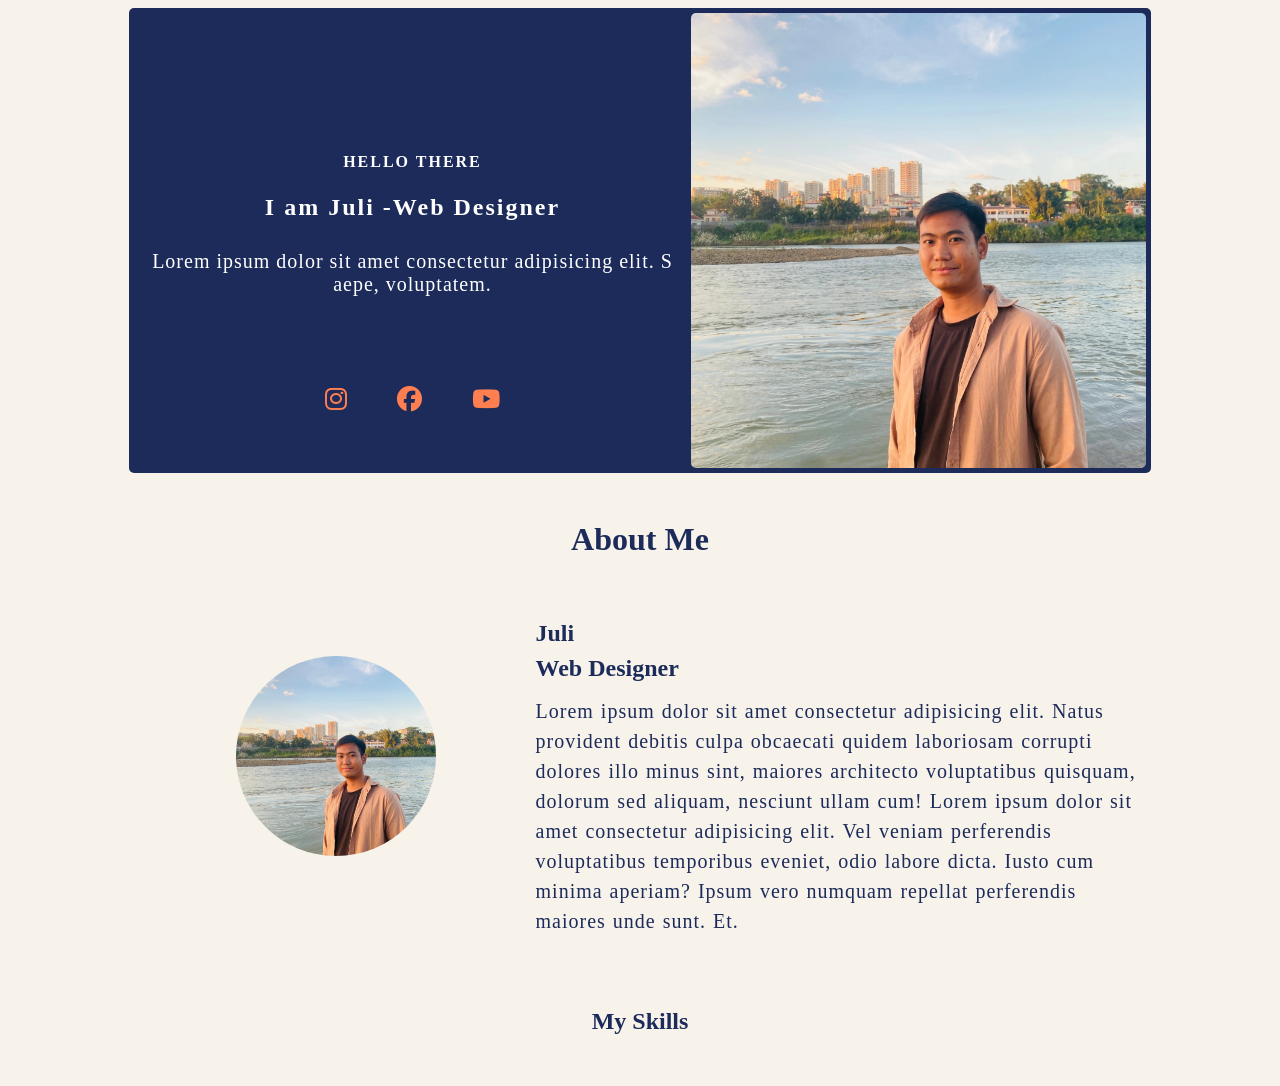
==== CSS_lesson/Final-Project.html @ ac30299a "update" ====
<!doctype html>
<html lang="en">
  <head>
    <meta charset="UTF-8" />
    <meta name="viewport" content="width=device-width, initial-scale=1.0" />
    <title>Document</title>
    <style>
      body {
        background-color: #f7f2ea;
      }
      .intro {
        width: 80%;
        max-width: 1200px;
        min-width: 600px;
        height: 30%;
        max-height: 600px;
        min-width: 200px;
        display: flex;
        padding: 5px;
        margin: auto;
        background-color: #1c2b5a;
        color: white;
        border-radius: 5px;
      }
      .intro img {
        width: 45%;
        height: 100%;
        flex-direction: column;
        border-radius: 5px;
      }
      .text {
        display: flex;
        justify-content: center;
        flex-direction: column;
        align-items: center;
      }
      .text h1,
      h4 {
        letter-spacing: 2px;
        line-height: 5px;
      }
      .text p {
        font-size: 20px;
        text-align: center;
        letter-spacing: 1px;
      }
      .links {
        display: flex;
        flex-direction: row;
        gap: 50px;
        transform: translateY(70px);
      }
      .links a {
        color: coral;
        font-size: 25px;
        text-decoration: none;
        transition: 0.3s;
      }
      a:hover {
        color: coral;
      }
      #headings {
        text-align: center;
        line-height: 10vh;
        color: #1c2b5a;
      }
      .about-part {
        display: flex;
        gap: 100px;
        width: 80%;
        margin: auto;
      }
      .about-text {
        flex-direction: column;
        color: #1c2b5a;
      }
      .about-text h1,
      h2 {
        line-height: 15px;
      }
      .about-part p {
        font-size: 20px;
        line-height: 30px;
        word-break: keep-all;
        word-spacing: 1px;
        letter-spacing: 1px;
      }
      #round-photo {
        width: 200px;
        height: 200px;
        border-radius: 50%;
        object-fit: cover;
        margin-left: 10%;
        margin-top: 5%;
        flex-direction: column;
      }
    </style>
    <link
      rel="stylesheet"
      href="https://cdnjs.cloudflare.com/ajax/libs/font-awesome/6.7.2/css/all.min.css"
    />
  </head>
  <body>
    <section class="intro">
      <div class="text">
        <h4>HELLO THERE</h4>
        <h1>I am Juli -Web Designer</h1>
        <p>
          Lorem ipsum dolor sit amet consectetur adipisicing elit. S aepe,
          voluptatem.
        </p>
        <div class="links">
          <a href="https://www.instagram.com/" target="_blank">
            <i class="fa-brands fa-instagram"></i>
          </a>

          <a href="https://www.facebook.com/" target="_blank">
            <i class="fa-brands fa-facebook"></i>
          </a>

          <a href="https://www.youtube.com/" target="_blank">
            <i class="fa-brands fa-youtube"></i>
          </a>
        </div>
      </div>
      <img src="../Photos/pmp.jpg" alt="" />
    </section>
    <h1 id="headings">About Me</h1>
    <section class="about-part">
      <img id="round-photo" src="../Photos/pmp.jpg" alt="" />
      <div class="about-text">
        <h1>Juli</h1>
        <h2>Web Designer</h2>
        <p>
          Lorem ipsum dolor sit amet consectetur adipisicing elit. Natus
          provident debitis culpa obcaecati quidem laboriosam corrupti dolores
          illo minus sint, maiores architecto voluptatibus quisquam, dolorum sed
          aliquam, nesciunt ullam cum! Lorem ipsum dolor sit amet consectetur
          adipisicing elit. Vel veniam perferendis voluptatibus temporibus
          eveniet, odio labore dicta. Iusto cum minima aperiam? Ipsum vero
          numquam repellat perferendis maiores unde sunt. Et.
        </p>
      </div>
    </section>
    <section>
      <h1 id="headings">My Skills</h1>
    </section>
  </body>
</html>
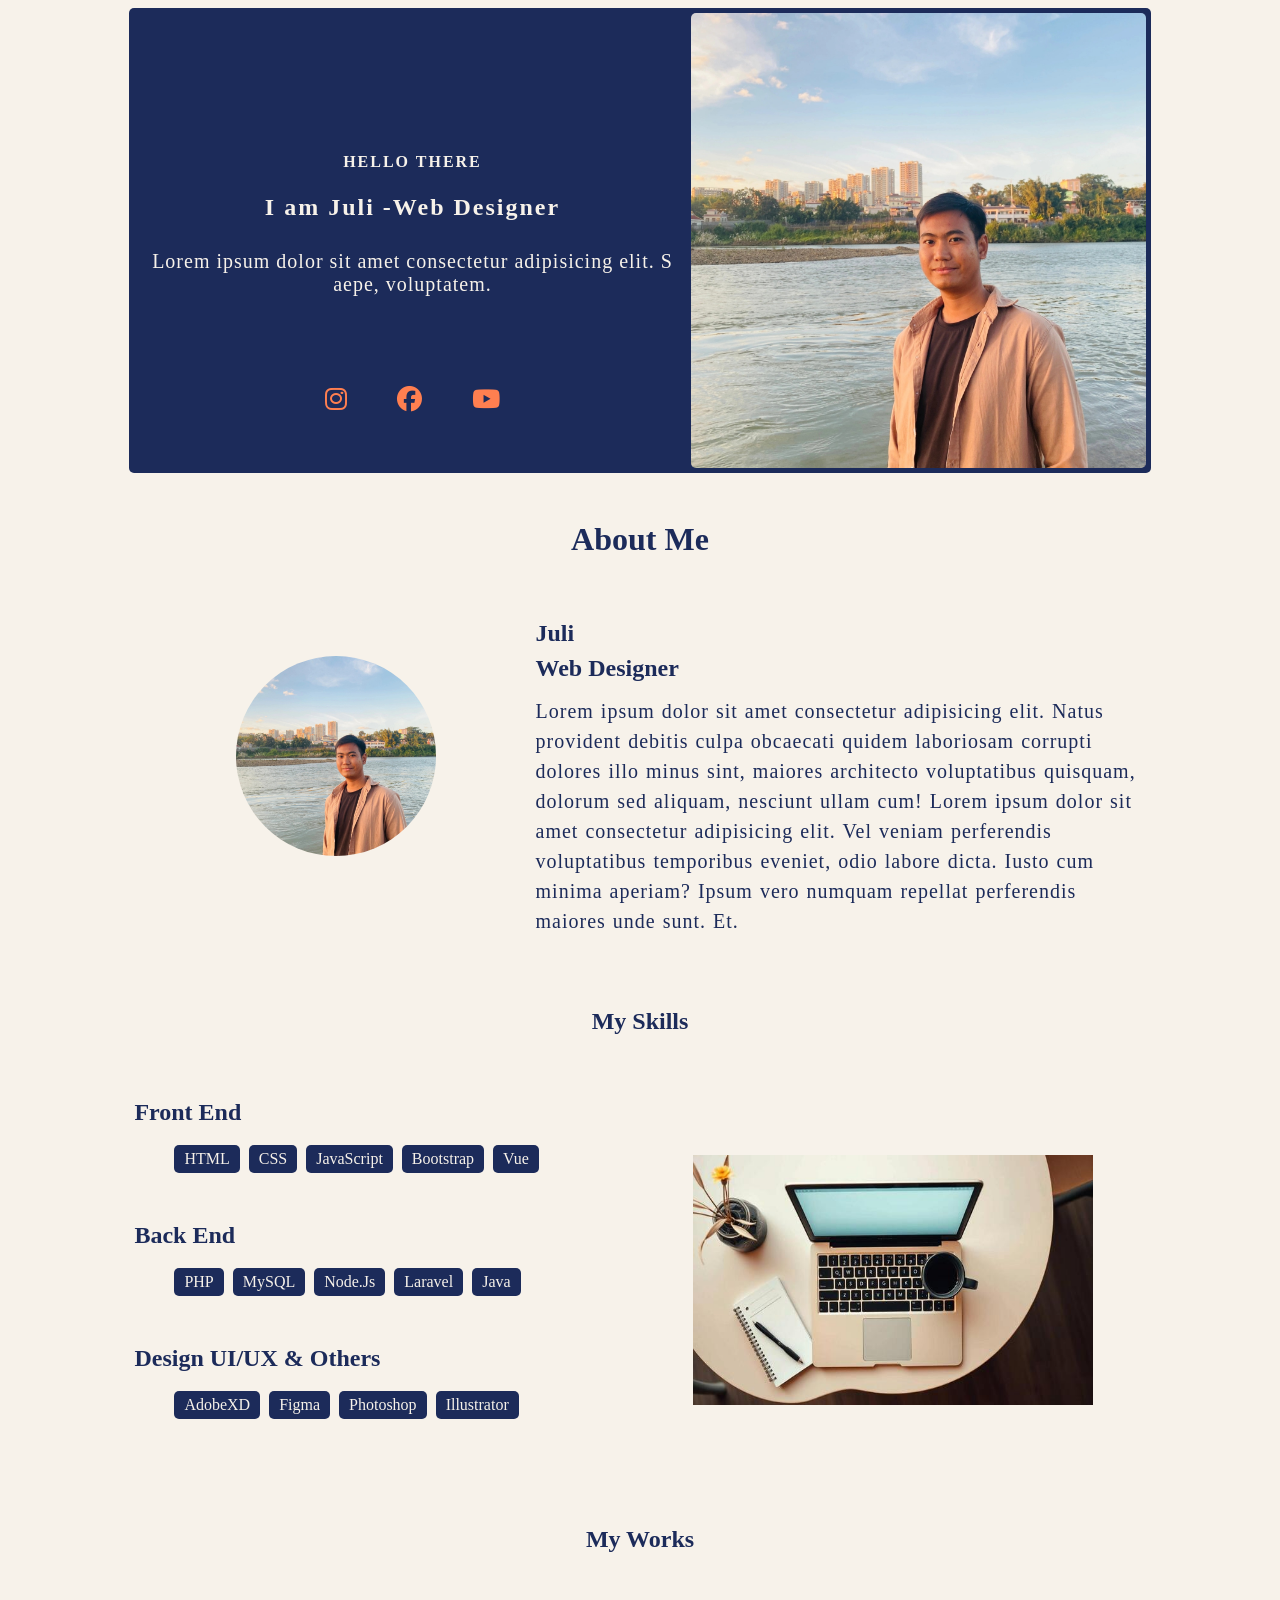
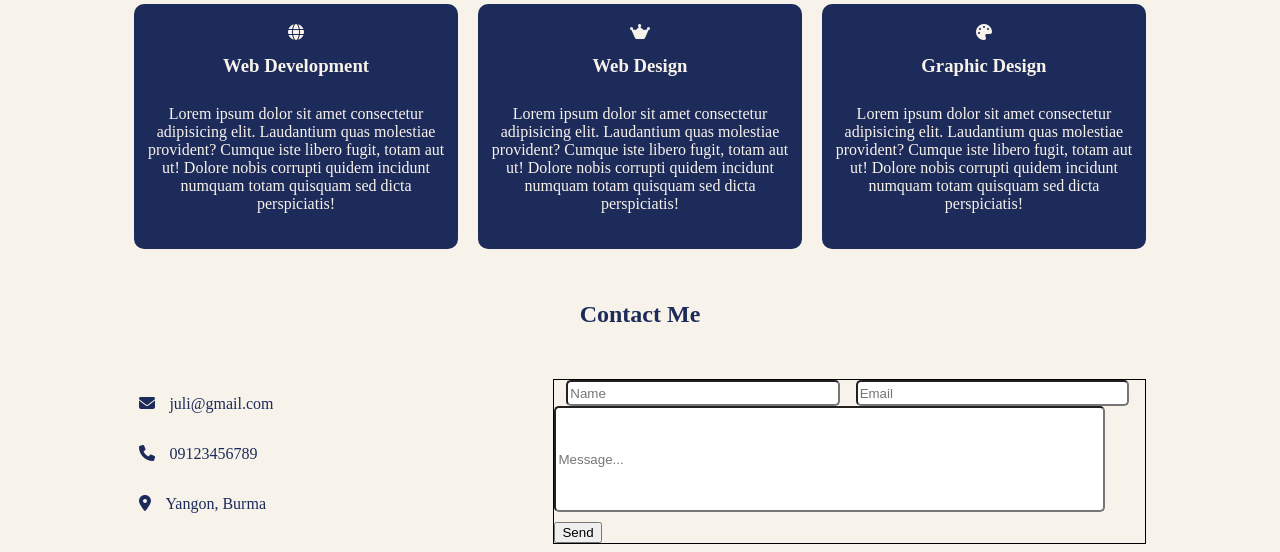
==== commit 52da5737: "Updated" ====
--- a/CSS_lesson/Final-Project.html
+++ b/CSS_lesson/Final-Project.html
@@ -19,7 +19,7 @@
         padding: 5px;
         margin: auto;
         background-color: #1c2b5a;
-        color: white;
+        color: #f7f2ea;
         border-radius: 5px;
       }
       .intro img {
@@ -57,7 +57,7 @@
         transition: 0.3s;
       }
       a:hover {
-        color: coral;
+        color: #f7f2ea;
       }
       #headings {
         text-align: center;
@@ -93,6 +93,78 @@
         margin-left: 10%;
         margin-top: 5%;
         flex-direction: column;
+      }
+      .skill-content {
+        display: flex;
+        margin: 0 10% 0 10%;
+      }
+      .skill-content > div {
+        flex-basis: 50%;
+      }
+      .skill-text ul {
+        list-style-type: none;
+        margin-bottom: 50px;
+      }
+      .skill-text h2 {
+        color: #1c2b5a;
+      }
+      .skill-text ul li {
+        margin: 5px 5px 5px 0;
+        background-color: #1c2b5a;
+        color: #f7f2ea;
+        border-radius: 5px;
+        display: inline-block;
+        padding: 5px 10px;
+      }
+      .skill-photo {
+        display: flex;
+        justify-content: center;
+        align-items: center;
+      }
+      .skill-photo img {
+        width: 400px;
+        height: 250px;
+      }
+      .card-container {
+        display: flex;
+        justify-content: space-between;
+        margin: 0 10%;
+      }
+      #card {
+        display: flex;
+        flex-direction: column;
+        flex-basis: 30%;
+        border-radius: 10px;
+        padding: 20px 10px;
+        text-align: center;
+        background-color: #1c2b5a;
+        color: #f7f2ea;
+      }
+      #card h3 {
+        line-height: 10px;
+      }
+      #contact-icon,
+      .contact-info {
+        display: inline-block;
+        padding: 0 5px;
+        color: #1c2b5a;
+      }
+      .form-container {
+        border: 1px solid black;
+        display: inline-block;
+      }
+      #name,
+      #email {
+        width: 45%;
+        height: 20px;
+        margin-left: 2%;
+        border-radius: 5px;
+      }
+      #message {
+        width: 92%;
+        height: 100px;
+        border-radius: 5px;
+        margin-bottom: 10px;
       }
     </style>
     <link
@@ -142,8 +214,102 @@
         </p>
       </div>
     </section>
+    <section class="skill-section">
+      <h1 id="headings">My Skills</h1>
+      <div class="skill-content">
+        <div class="skill-text">
+          <h2>Front End</h2>
+          <ul>
+            <li>HTML</li>
+            <li>CSS</li>
+            <li>JavaScript</li>
+            <li>Bootstrap</li>
+            <li>Vue</li>
+          </ul>
+          <h2>Back End</h2>
+          <ul>
+            <li>PHP</li>
+            <li>MySQL</li>
+            <li>Node.Js</li>
+            <li>Laravel</li>
+            <li>Java</li>
+          </ul>
+          <h2>Design UI/UX & Others</h2>
+          <ul>
+            <li>AdobeXD</li>
+            <li>Figma</li>
+            <li>Photoshop</li>
+            <li>Illustrator</li>
+          </ul>
+        </div>
+        <div class="skill-photo">
+          <img src="../Photos/writer.jpg" alt="" />
+        </div>
+      </div>
+    </section>
     <section>
-      <h1 id="headings">My Skills</h1>
+      <h1 id="headings">My Works</h1>
+      <div class="card-container">
+        <div id="card">
+          <div><i class="fa-solid fa-globe"></i></div>
+          <h3>Web Development</h3>
+          <p>
+            Lorem ipsum dolor sit amet consectetur adipisicing elit. Laudantium
+            quas molestiae provident? Cumque iste libero fugit, totam aut ut!
+            Dolore nobis corrupti quidem incidunt numquam totam quisquam sed
+            dicta perspiciatis!
+          </p>
+        </div>
+        <div id="card">
+          <div><i class="fa-solid fa-web-awesome"></i></div>
+          <h3>Web Design</h3>
+          <p>
+            Lorem ipsum dolor sit amet consectetur adipisicing elit. Laudantium
+            quas molestiae provident? Cumque iste libero fugit, totam aut ut!
+            Dolore nobis corrupti quidem incidunt numquam totam quisquam sed
+            dicta perspiciatis!
+          </p>
+        </div>
+        <div id="card">
+          <div><i class="fa-solid fa-palette"></i></div>
+          <h3>Graphic Design</h3>
+          <p>
+            Lorem ipsum dolor sit amet consectetur adipisicing elit. Laudantium
+            quas molestiae provident? Cumque iste libero fugit, totam aut ut!
+            Dolore nobis corrupti quidem incidunt numquam totam quisquam sed
+            dicta perspiciatis!
+          </p>
+        </div>
+      </div>
+    </section>
+    <section>
+      <h1 id="headings">Contact Me</h1>
+      <div class="card-container">
+        <div>
+          <div>
+            <div id="contact-icon"><i class="fa-solid fa-envelope"></i></div>
+            <p class="contact-info">juli@gmail.com</p>
+          </div>
+          <div>
+            <div id="contact-icon"><i class="fa-solid fa-phone"></i></div>
+            <p class="contact-info">09123456789</p>
+          </div>
+          <div>
+            <div id="contact-icon">
+              <i class="fa-solid fa-location-dot"></i>
+            </div>
+            <p class="contact-info">Yangon, Burma</p>
+          </div>
+        </div>
+        <div class="form-container">
+          <form>
+            <input type="text" id="name" placeholder="Name" required />
+            <input type="email" id="email" placeholder="Email" required />
+            <input type="textarea" id="message" placeholder="Message..." />
+            <button id="send">Send</button>
+          </form>
+        </div>
+      </div>
     </section>
   </body>
 </html>
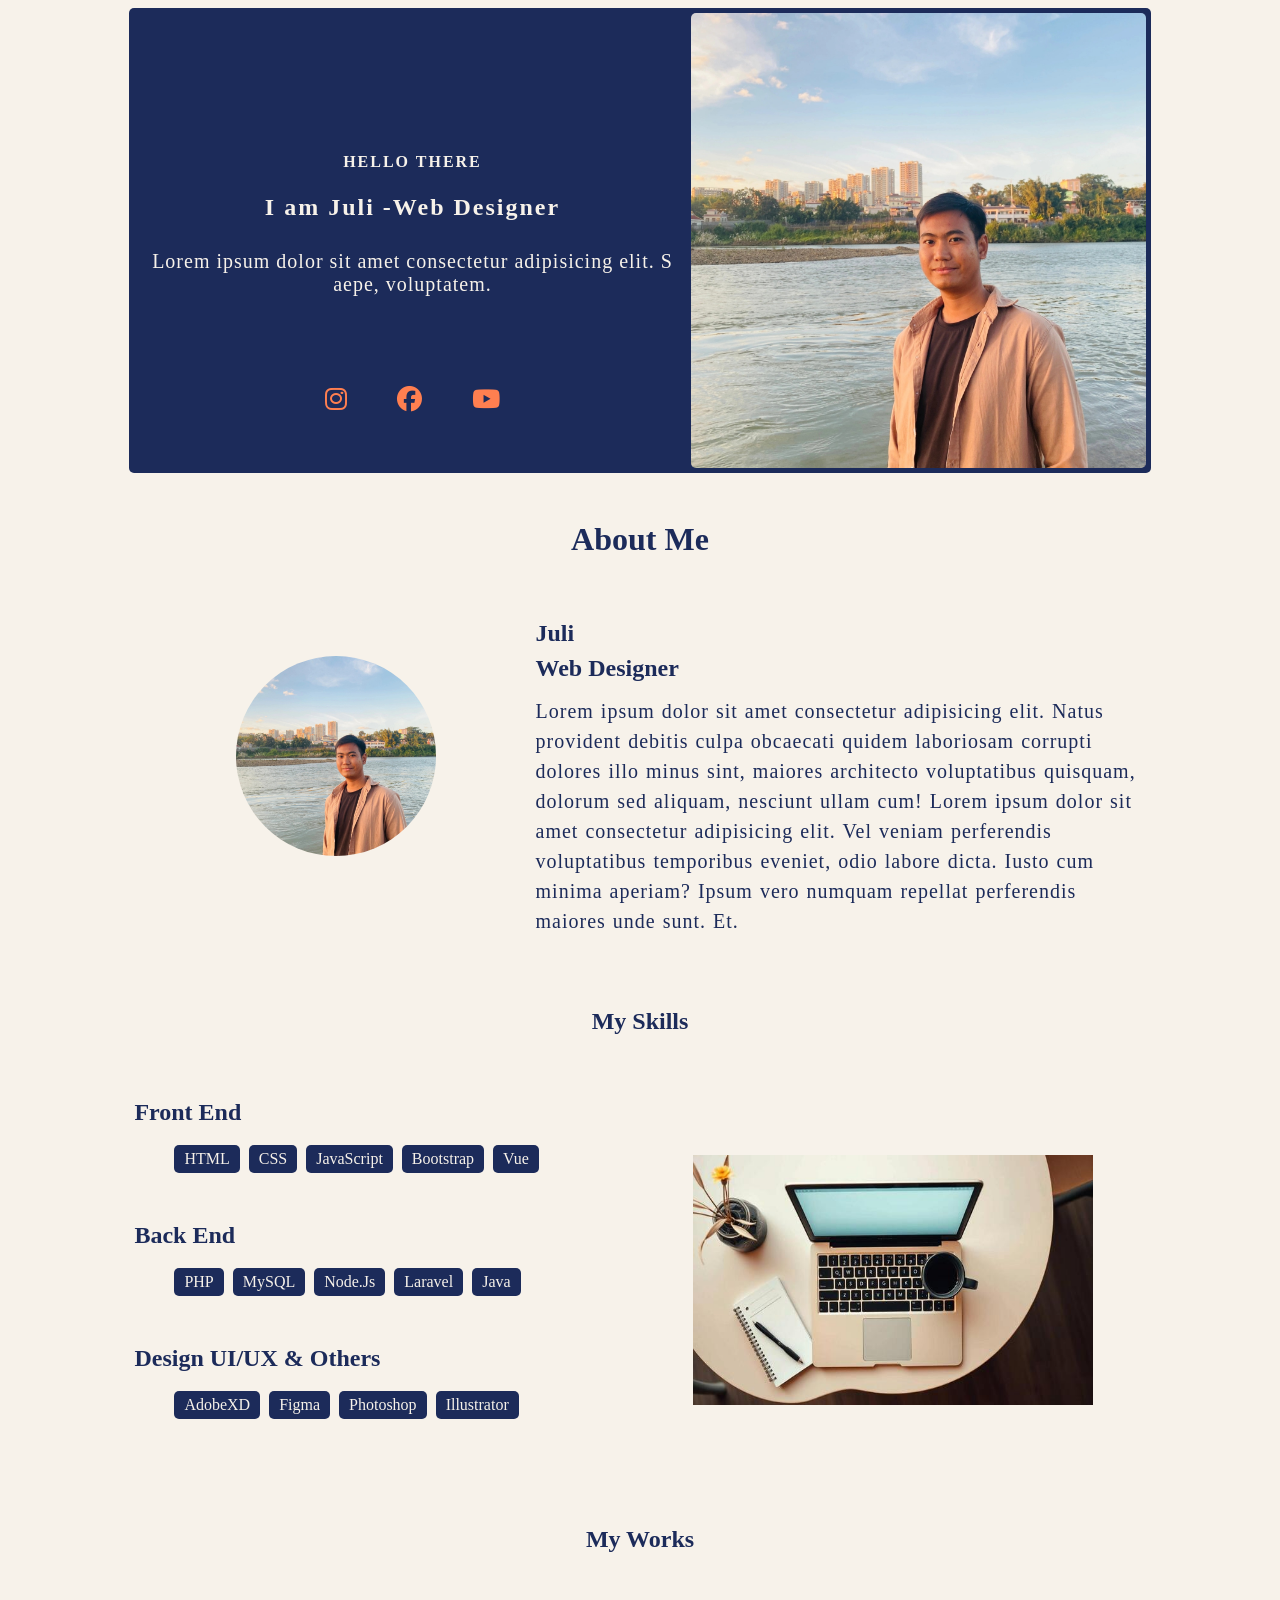
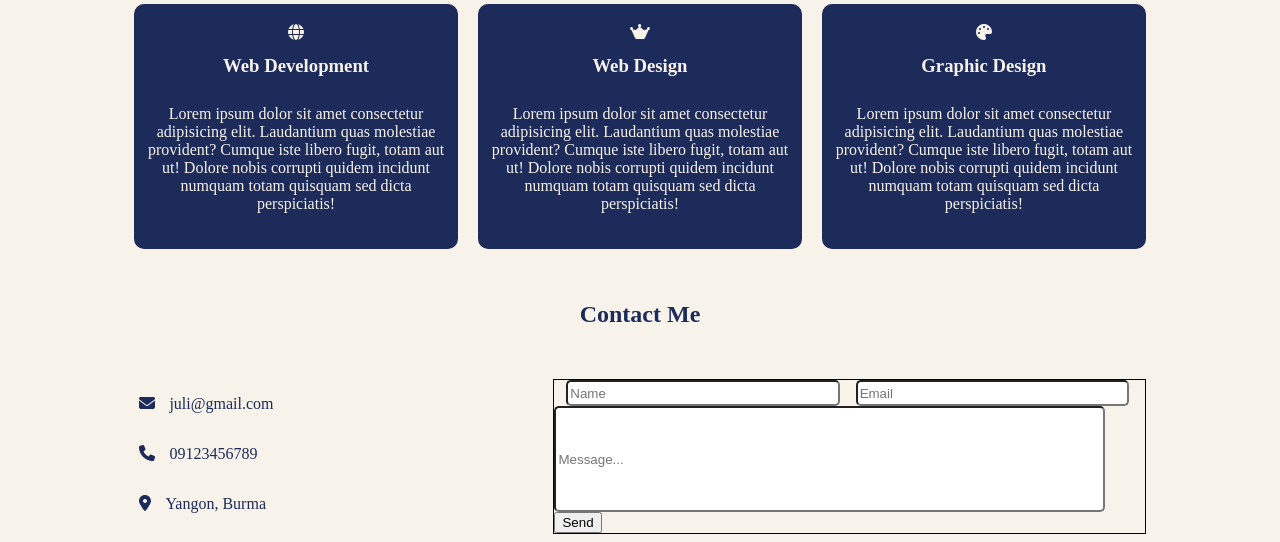
==== commit 52b112ea: "Update" ====
--- a/CSS_lesson/Final-Project.html
+++ b/CSS_lesson/Final-Project.html
@@ -164,7 +164,7 @@
         width: 92%;
         height: 100px;
         border-radius: 5px;
-        margin-bottom: 10px;
+        margin: 0;
       }
     </style>
     <link
